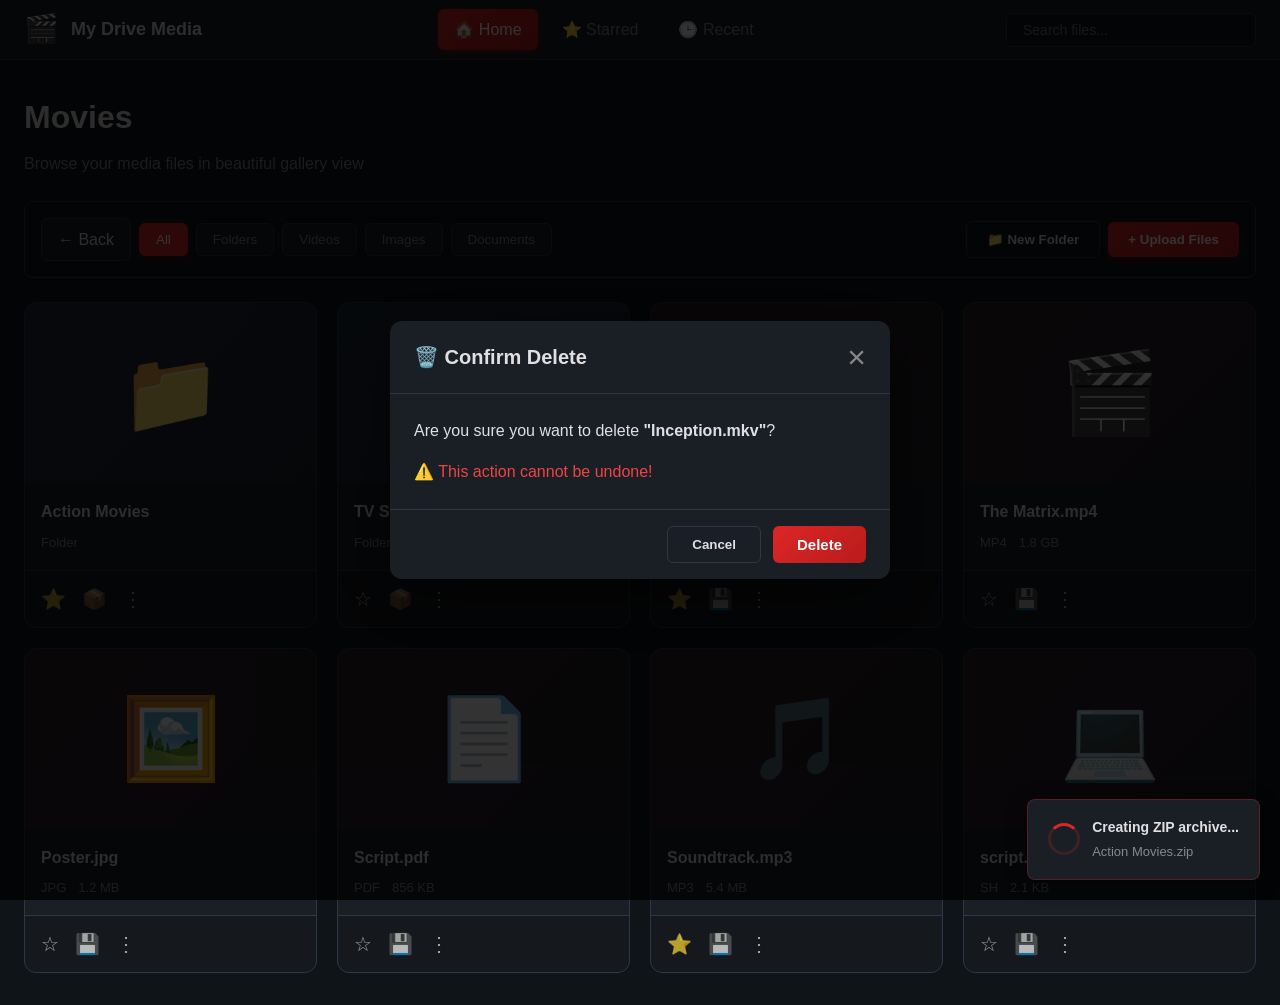
==== demo/index.html @ b853a572 "feat: add standalone UI demo page and styling improvements" ====
<!DOCTYPE html>
<html lang="en">
<head>
  <meta charset="UTF-8">
  <meta name="viewport" content="width=device-width, initial-scale=1.0">
  <title>My Drive Media - Demo</title>
  <link rel="stylesheet" href="demo.css">
</head>
<body>

  <!-- Top Navigation -->
  <nav class="top-nav">
    <div class="nav-brand">
      <div class="nav-brand-icon">🎬</div>
      <span>My Drive Media</span>
    </div>
    <div class="nav-menu">
      <a href="#" class="nav-link active">🏠 Home</a>
      <a href="#" class="nav-link">⭐ Starred</a>
      <a href="#" class="nav-link">🕒 Recent</a>
    </div>
    <div class="nav-actions">
      <input type="text" class="search-input" placeholder="Search files..." id="searchInput">
    </div>
  </nav>

  <!-- Main Content -->
  <main class="wrapper">
    <!-- Page Header -->
    <div class="page-head">
      <h1 class="page-title-main">Movies</h1>
      <p class="page-subtitle">Browse your media files in beautiful gallery view</p>
    </div>

    <!-- Toolbar -->
    <div class="toolbar">
      <div class="toolbar-left">
        <a class="back-btn" href="#">← Back</a>
        <button class="filter-btn active">All</button>
        <button class="filter-btn">Folders</button>
        <button class="filter-btn">Videos</button>
        <button class="filter-btn">Images</button>
        <button class="filter-btn">Documents</button>
      </div>
      <div class="toolbar-right">
        <button class="btn btn-ghost">📁 New Folder</button>
        <button class="btn btn-primary">+ Upload Files</button>
      </div>
    </div>

    <!-- Gallery Grid -->
    <div class="gallery">
      
      <!-- Folder Card -->
      <div class="card folder-card">
        <div class="card-image folder-image">📁</div>
        <div class="card-body">
          <h3 class="card-title">Action Movies</h3>
          <div class="card-meta">
            <span>Folder</span>
          </div>
        </div>
        <div class="card-footer">
          <span class="card-action" title="Star">⭐</span>
          <span class="card-action" title="Download as ZIP">📦</span>
          <span class="card-action" title="More">⋮</span>
        </div>
      </div>

      <!-- Folder Card 2 -->
      <div class="card folder-card">
        <div class="card-image folder-image">📁</div>
        <div class="card-body">
          <h3 class="card-title">TV Shows</h3>
          <div class="card-meta">
            <span>Folder</span>
          </div>
        </div>
        <div class="card-footer">
          <span class="card-action" title="Star">☆</span>
          <span class="card-action" title="Download as ZIP">📦</span>
          <span class="card-action" title="More">⋮</span>
        </div>
      </div>

      <!-- Video File Card -->
      <div class="card file-card">
        <div class="card-image file-image">🎬</div>
        <div class="card-body">
          <h3 class="card-title">Inception.mkv</h3>
          <div class="card-meta">
            <span>MKV</span>
            <span>2.4 GB</span>
          </div>
        </div>
        <div class="card-footer">
          <span class="card-action" title="Star">⭐</span>
          <span class="card-action" title="Download">💾</span>
          <span class="card-action" title="More">⋮</span>
        </div>
      </div>

      <!-- Video File Card 2 -->
      <div class="card file-card">
        <div class="card-image file-image">🎬</div>
        <div class="card-body">
          <h3 class="card-title">The Matrix.mp4</h3>
          <div class="card-meta">
            <span>MP4</span>
            <span>1.8 GB</span>
          </div>
        </div>
        <div class="card-footer">
          <span class="card-action" title="Star">☆</span>
          <span class="card-action" title="Download">💾</span>
          <span class="card-action" title="More">⋮</span>
        </div>
      </div>

      <!-- Image File Card -->
      <div class="card file-card">
        <div class="card-image file-image">🖼️</div>
        <div class="card-body">
          <h3 class="card-title">Poster.jpg</h3>
          <div class="card-meta">
            <span>JPG</span>
            <span>1.2 MB</span>
          </div>
        </div>
        <div class="card-footer">
          <span class="card-action" title="Star">☆</span>
          <span class="card-action" title="Download">💾</span>
          <span class="card-action" title="More">⋮</span>
        </div>
      </div>

      <!-- Document File Card -->
      <div class="card file-card">
        <div class="card-image file-image">📄</div>
        <div class="card-body">
          <h3 class="card-title">Script.pdf</h3>
          <div class="card-meta">
            <span>PDF</span>
            <span>856 KB</span>
          </div>
        </div>
        <div class="card-footer">
          <span class="card-action" title="Star">☆</span>
          <span class="card-action" title="Download">💾</span>
          <span class="card-action" title="More">⋮</span>
        </div>
      </div>

      <!-- Audio File Card -->
      <div class="card file-card">
        <div class="card-image file-image">🎵</div>
        <div class="card-body">
          <h3 class="card-title">Soundtrack.mp3</h3>
          <div class="card-meta">
            <span>MP3</span>
            <span>5.4 MB</span>
          </div>
        </div>
        <div class="card-footer">
          <span class="card-action" title="Star">⭐</span>
          <span class="card-action" title="Download">💾</span>
          <span class="card-action" title="More">⋮</span>
        </div>
      </div>

      <!-- Code File Card -->
      <div class="card file-card">
        <div class="card-image file-image">💻</div>
        <div class="card-body">
          <h3 class="card-title">script.sh</h3>
          <div class="card-meta">
            <span>SH</span>
            <span>2.1 KB</span>
          </div>
        </div>
        <div class="card-footer">
          <span class="card-action" title="Star">☆</span>
          <span class="card-action" title="Download">💾</span>
          <span class="card-action" title="More">⋮</span>
        </div>
      </div>

    </div>
  </main>

  <!-- Delete Confirmation Modal -->
  <div id="deleteModal" class="modal show">
    <div class="modal-content">
      <div class="modal-header">
        <h2>🗑️ Confirm Delete</h2>
        <button class="modal-close">&times;</button>
      </div>
      <div class="modal-body">
        <p style="color: #e0e0e0; line-height: 1.6;">
          Are you sure you want to delete <strong>"Inception.mkv"</strong>?
        </p>
        <p style="color: #ef4444; margin-top: 15px; font-weight: 500;">
          ⚠️ This action cannot be undone!
        </p>
      </div>
      <div class="modal-footer">
        <button class="btn-cancel">Cancel</button>
        <button class="btn-danger">Delete</button>
      </div>
    </div>
  </div>

  <!-- ZIP Progress Notification -->
  <div id="zipNotification" class="zip-notification show">
    <div class="zip-notification-content">
      <div class="zip-spinner"></div>
      <div class="zip-notification-text">
        <div class="zip-notification-title">Creating ZIP archive...</div>
        <div class="zip-notification-subtitle">Action Movies.zip</div>
      </div>
    </div>
  </div>

  <script>
    // Demo interactivity
    document.querySelectorAll('.filter-btn').forEach(btn => {
      btn.addEventListener('click', function() {
        document.querySelectorAll('.filter-btn').forEach(b => b.classList.remove('active'));
        this.classList.add('active');
      });
    });

    document.querySelectorAll('.nav-link').forEach(link => {
      link.addEventListener('click', function(e) {
        e.preventDefault();
        document.querySelectorAll('.nav-link').forEach(l => l.classList.remove('active'));
        this.classList.add('active');
      });
    });

    // Toggle star on click
    document.querySelectorAll('.card-footer .card-action[title="Star"]').forEach(star => {
      star.addEventListener('click', function(e) {
        e.stopPropagation();
        this.textContent = this.textContent === '☆' ? '⭐' : '☆';
      });
    });

    // Close modal on click
    document.querySelector('.modal-close')?.addEventListener('click', () => {
      document.getElementById('deleteModal').classList.remove('show');
    });

    document.querySelector('.btn-cancel')?.addEventListener('click', () => {
      document.getElementById('deleteModal').classList.remove('show');
    });
  </script>

</body>
</html>
---- demo/demo.css ----
/* ===== DEMO PAGE - STANDALONE STYLES ===== */
/* This is a complete standalone demo showcasing the UI design */

* {
  margin: 0;
  padding: 0;
  box-sizing: border-box;
}

:root {
  /* Red Theme Colors */
  --accent: #dc2626;
  --accent-light: #ef4444;
  --accent-dark: #b91c1c;
  --bg: #0f1419;
  --surface: #1a1f26;
  --border: #2d3748;
  --text: #e0e0e0;
  --text-dim: #888;
}

body {
  font-family: -apple-system, BlinkMacSystemFont, 'Segoe UI', Roboto, Oxygen, Ubuntu, Cantarell, sans-serif;
  background: var(--bg);
  color: var(--text);
  line-height: 1.6;
  min-height: 100vh;
}

/* ===== TOP NAVIGATION ===== */
.top-nav {
  position: sticky;
  top: 0;
  z-index: 1000;
  background: var(--surface);
  border-bottom: 1px solid var(--border);
  padding: 0 24px;
  display: flex;
  align-items: center;
  justify-content: space-between;
  height: 60px;
}

.nav-brand {
  display: flex;
  align-items: center;
  gap: 12px;
  font-size: 18px;
  font-weight: 700;
  color: var(--text);
}

.nav-brand-icon {
  font-size: 28px;
}

.nav-menu {
  display: flex;
  gap: 8px;
}

.nav-link {
  padding: 8px 16px;
  border-radius: 6px;
  text-decoration: none;
  color: var(--text-dim);
  font-weight: 500;
  transition: all 0.2s;
}

.nav-link:hover {
  background: rgba(220, 38, 38, 0.1);
  color: var(--accent-light);
}

.nav-link.active {
  background: linear-gradient(135deg, var(--accent) 0%, var(--accent-dark) 100%);
  color: white;
  box-shadow: 0 2px 8px rgba(220, 38, 38, 0.3);
}

.nav-actions {
  display: flex;
  align-items: center;
  gap: 12px;
}

.search-input {
  padding: 8px 16px;
  background: var(--bg);
  border: 1px solid var(--border);
  border-radius: 6px;
  color: var(--text);
  width: 250px;
  font-size: 14px;
  transition: all 0.2s;
}

.search-input:focus {
  outline: none;
  border-color: var(--accent);
  box-shadow: 0 0 0 3px rgba(220, 38, 38, 0.1);
}

/* ===== MAIN WRAPPER ===== */
.wrapper {
  max-width: 1400px;
  margin: 0 auto;
  padding: 32px 24px;
}

/* ===== PAGE HEADER ===== */
.page-head {
  margin-bottom: 24px;
}

.page-title-main {
  font-size: 32px;
  font-weight: 700;
  color: var(--text);
  margin-bottom: 8px;
}

.page-subtitle {
  color: var(--text-dim);
  font-size: 16px;
}

/* ===== TOOLBAR ===== */
.toolbar {
  position: sticky;
  top: 60px;
  z-index: 100;
  background: var(--bg);
  border: 1px solid var(--border);
  border-radius: 8px;
  padding: 16px;
  margin-bottom: 24px;
  display: flex;
  justify-content: space-between;
  align-items: center;
  flex-wrap: wrap;
  gap: 12px;
}

.toolbar-left, .toolbar-right {
  display: flex;
  gap: 8px;
  align-items: center;
}

.back-btn {
  padding: 8px 16px;
  background: var(--surface);
  border: 1px solid var(--border);
  border-radius: 6px;
  color: var(--text);
  text-decoration: none;
  font-weight: 500;
  transition: all 0.2s;
}

.back-btn:hover {
  background: var(--accent);
  border-color: var(--accent);
  color: white;
  transform: translateX(-2px);
}

.filter-btn {
  padding: 8px 16px;
  background: var(--surface);
  border: 1px solid var(--border);
  border-radius: 6px;
  color: var(--text-dim);
  font-weight: 500;
  cursor: pointer;
  transition: all 0.2s;
}

.filter-btn:hover {
  background: rgba(220, 38, 38, 0.1);
  border-color: var(--accent);
  color: var(--accent-light);
}

.filter-btn.active {
  background: var(--accent);
  border-color: var(--accent);
  color: white;
  box-shadow: 0 2px 8px rgba(220, 38, 38, 0.3);
}

.btn {
  padding: 10px 20px;
  border: none;
  border-radius: 6px;
  font-weight: 600;
  cursor: pointer;
  transition: all 0.2s;
}

.btn-ghost {
  background: transparent;
  border: 1px solid var(--border);
  color: var(--text);
}

.btn-ghost:hover {
  background: var(--surface);
  border-color: var(--accent);
  color: var(--accent-light);
}

.btn-primary {
  background: linear-gradient(135deg, var(--accent) 0%, var(--accent-dark) 100%);
  color: white;
  box-shadow: 0 2px 8px rgba(220, 38, 38, 0.3);
}

.btn-primary:hover {
  transform: translateY(-2px);
  box-shadow: 0 4px 12px rgba(220, 38, 38, 0.4);
}

/* ===== GALLERY GRID ===== */
.gallery {
  display: grid;
  grid-template-columns: repeat(auto-fill, minmax(260px, 1fr));
  gap: 20px;
}

/* ===== CARD ===== */
.card {
  background: var(--surface);
  border: 1px solid var(--border);
  border-radius: 12px;
  overflow: hidden;
  cursor: pointer;
  transition: all 0.3s;
}

.card:hover {
  transform: translateY(-4px);
  box-shadow: 0 8px 24px rgba(220, 38, 38, 0.2);
  border-color: var(--accent);
}

.card-image {
  height: 180px;
  display: flex;
  align-items: center;
  justify-content: center;
  font-size: 80px;
  background: linear-gradient(135deg, rgba(220, 38, 38, 0.1) 0%, rgba(185, 28, 28, 0.05) 100%);
}

.folder-image {
  background: linear-gradient(135deg, rgba(59, 130, 246, 0.1) 0%, rgba(37, 99, 235, 0.05) 100%);
}

.card-body {
  padding: 16px;
}

.card-title {
  font-size: 16px;
  font-weight: 600;
  color: var(--text);
  margin-bottom: 8px;
  white-space: nowrap;
  overflow: hidden;
  text-overflow: ellipsis;
}

.card-meta {
  display: flex;
  gap: 12px;
  font-size: 13px;
  color: var(--text-dim);
}

.card-footer {
  padding: 12px 16px;
  border-top: 1px solid var(--border);
  display: flex;
  gap: 16px;
  align-items: center;
  justify-content: flex-start;
  background: rgba(0, 0, 0, 0.2);
}

.card-action {
  font-size: 20px;
  cursor: pointer;
  transition: all 0.2s;
  opacity: 0.7;
}

.card-action:hover {
  opacity: 1;
  transform: scale(1.2);
}

/* ===== MODAL ===== */
.modal {
  display: none;
  position: fixed;
  top: 0;
  left: 0;
  width: 100%;
  height: 100%;
  background: rgba(0, 0, 0, 0.8);
  z-index: 2000;
  align-items: center;
  justify-content: center;
}

.modal.show {
  display: flex;
  animation: fadeIn 0.3s ease;
}

@keyframes fadeIn {
  from {
    opacity: 0;
  }
  to {
    opacity: 1;
  }
}

.modal-content {
  background: var(--surface);
  border-radius: 12px;
  max-width: 500px;
  width: 90%;
  max-height: 90vh;
  overflow: hidden;
  box-shadow: 0 20px 60px rgba(0, 0, 0, 0.5);
  animation: slideUp 0.3s ease;
}

@keyframes slideUp {
  from {
    transform: translateY(30px);
    opacity: 0;
  }
  to {
    transform: translateY(0);
    opacity: 1;
  }
}

.modal-header {
  padding: 20px 24px;
  border-bottom: 1px solid var(--border);
  display: flex;
  justify-content: space-between;
  align-items: center;
}

.modal-header h2 {
  font-size: 20px;
  font-weight: 600;
  color: var(--text);
}

.modal-close {
  background: none;
  border: none;
  font-size: 32px;
  color: var(--text-dim);
  cursor: pointer;
  line-height: 1;
  transition: all 0.2s;
}

.modal-close:hover {
  color: var(--accent);
  transform: rotate(90deg);
}

.modal-body {
  padding: 24px;
}

.modal-footer {
  padding: 16px 24px;
  border-top: 1px solid var(--border);
  display: flex;
  gap: 12px;
  justify-content: flex-end;
}

.btn-cancel {
  padding: 10px 24px;
  background: transparent;
  border: 1px solid var(--border);
  border-radius: 6px;
  color: var(--text);
  font-weight: 600;
  cursor: pointer;
  transition: all 0.2s;
}

.btn-cancel:hover {
  background: var(--bg);
  border-color: var(--accent);
}

.btn-danger {
  padding: 10px 24px;
  border: none;
  border-radius: 6px;
  font-size: 15px;
  font-weight: 600;
  cursor: pointer;
  transition: all 0.2s;
  color: white;
  background: linear-gradient(135deg, #dc2626 0%, #b91c1c 100%);
}

.btn-danger:hover {
  transform: translateY(-1px);
  box-shadow: 0 4px 12px rgba(220, 38, 38, 0.4);
}

/* ===== ZIP NOTIFICATION ===== */
.zip-notification {
  position: fixed;
  bottom: 20px;
  right: 20px;
  background: var(--surface);
  border: 1px solid rgba(220, 38, 38, 0.3);
  border-radius: 8px;
  padding: 16px 20px;
  box-shadow: 0 4px 20px rgba(0, 0, 0, 0.4);
  transform: translateX(400px);
  transition: transform 0.3s ease;
  z-index: 3000;
  max-width: 320px;
}

.zip-notification.show {
  transform: translateX(0);
}

.zip-notification-content {
  display: flex;
  align-items: center;
  gap: 12px;
}

.zip-spinner {
  width: 32px;
  height: 32px;
  border: 3px solid rgba(220, 38, 38, 0.2);
  border-top-color: var(--accent);
  border-radius: 50%;
  animation: spin 1s linear infinite;
}

@keyframes spin {
  to {
    transform: rotate(360deg);
  }
}

.zip-notification-text {
  flex: 1;
}

.zip-notification-title {
  color: #e0e0e0;
  font-weight: 600;
  font-size: 14px;
  margin-bottom: 4px;
}

.zip-notification-subtitle {
  color: #888;
  font-size: 13px;
}

/* ===== RESPONSIVE ===== */
@media (max-width: 768px) {
  .top-nav {
    padding: 0 16px;
    flex-wrap: wrap;
    height: auto;
    padding-top: 12px;
    padding-bottom: 12px;
  }

  .nav-menu {
    order: 3;
    width: 100%;
    margin-top: 12px;
  }

  .search-input {
    width: 100%;
  }

  .toolbar {
    flex-direction: column;
    align-items: stretch;
  }

  .toolbar-left,
  .toolbar-right {
    flex-wrap: wrap;
    justify-content: center;
  }

  .gallery {
    grid-template-columns: repeat(auto-fill, minmax(180px, 1fr));
    gap: 16px;
  }

  .page-title-main {
    font-size: 24px;
  }
}
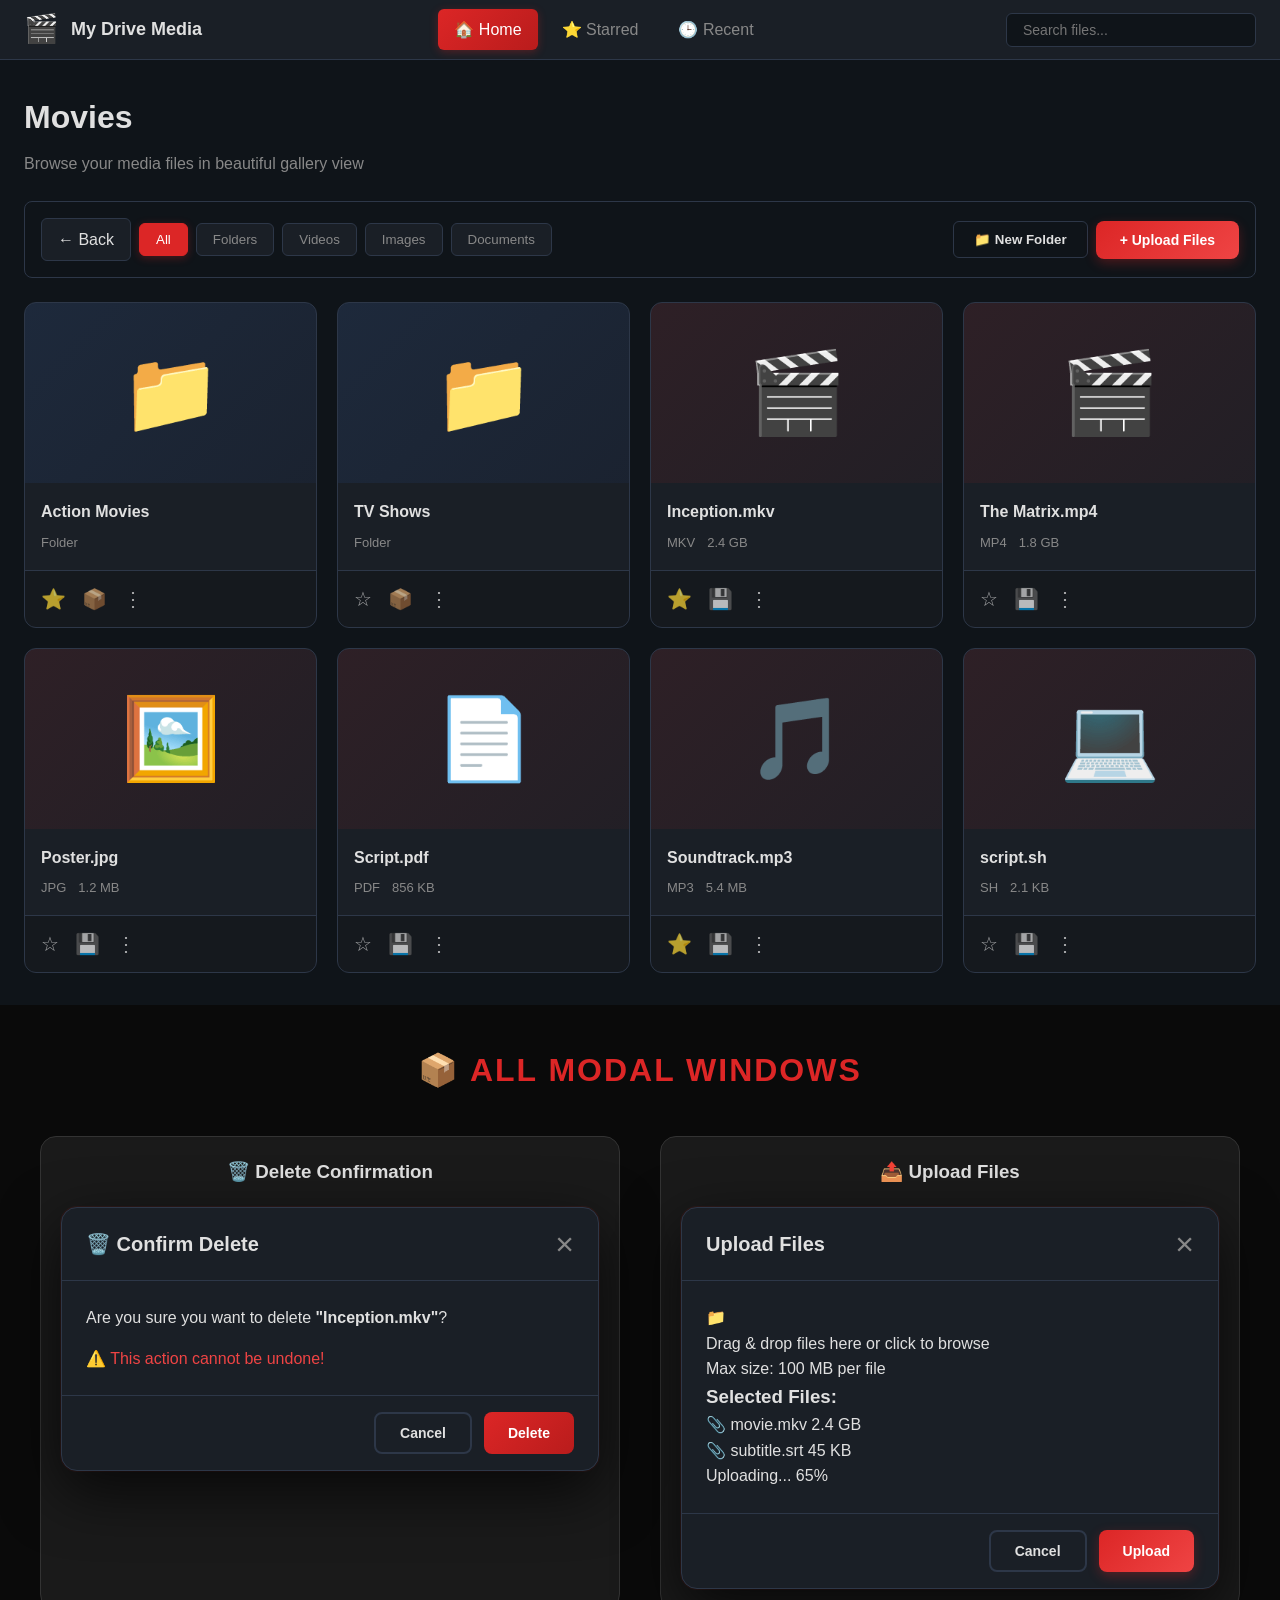
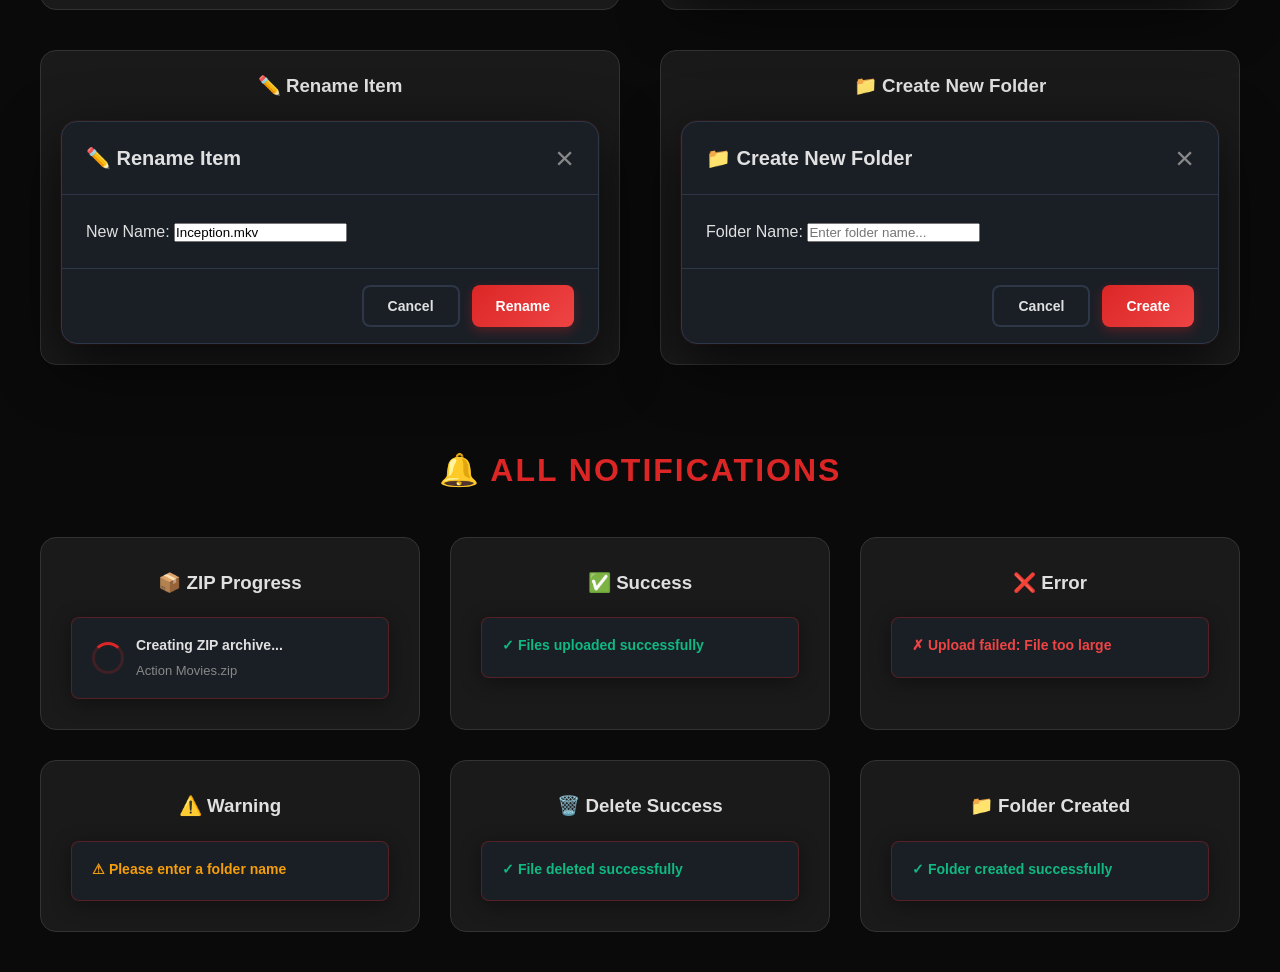
==== commit b7557271: "feat: add UI screenshots and improve demo modal styling" ====
--- a/demo/index.html
+++ b/demo/index.html
@@ -188,41 +188,204 @@
     </div>
   </main>
 
-  <!-- Delete Confirmation Modal -->
-  <div id="deleteModal" class="modal show">
-    <div class="modal-content">
-      <div class="modal-header">
-        <h2>🗑️ Confirm Delete</h2>
-        <button class="modal-close">&times;</button>
-      </div>
-      <div class="modal-body">
-        <p style="color: #e0e0e0; line-height: 1.6;">
-          Are you sure you want to delete <strong>"Inception.mkv"</strong>?
-        </p>
-        <p style="color: #ef4444; margin-top: 15px; font-weight: 500;">
-          ⚠️ This action cannot be undone!
-        </p>
-      </div>
-      <div class="modal-footer">
-        <button class="btn-cancel">Cancel</button>
-        <button class="btn-danger">Delete</button>
-      </div>
+  <!-- All Modals and Notifications Displayed Below -->
+  <div style="padding: 40px; background: #0a0a0a; min-height: 100vh;">
+    <h2 style="text-align: center; color: #dc2626; margin-bottom: 40px; font-size: 32px; text-transform: uppercase; letter-spacing: 2px;">📦 All Modal Windows</h2>
+    
+    <div style="display: grid; grid-template-columns: repeat(auto-fit, minmax(500px, 1fr)); gap: 40px; max-width: 1400px; margin: 0 auto;">
+      
+      <!-- Delete Confirmation Modal -->
+      <div style="background: rgba(30, 30, 30, 0.8); padding: 20px; border-radius: 16px; border: 1px solid #333;">
+        <h3 style="color: #e0e0e0; margin-bottom: 20px; text-align: center;">🗑️ Delete Confirmation</h3>
+        <div class="modal-content" style="position: relative; display: block; background: var(--surface); border: 1px solid var(--border); border-radius: 16px; width: 100%; max-width: none; box-shadow: 0 20px 60px rgba(0, 0, 0, 0.7), 0 0 0 1px rgba(220, 38, 38, 0.1); overflow: hidden;">
+          <div class="modal-header">
+            <h2>🗑️ Confirm Delete</h2>
+            <button class="modal-close">&times;</button>
+          </div>
+          <div class="modal-body">
+            <p style="color: #e0e0e0; line-height: 1.6;">
+              Are you sure you want to delete <strong>"Inception.mkv"</strong>?
+            </p>
+            <p style="color: #ef4444; margin-top: 15px; font-weight: 500;">
+              ⚠️ This action cannot be undone!
+            </p>
+          </div>
+          <div class="modal-footer">
+            <button class="btn-cancel">Cancel</button>
+            <button class="btn-danger">Delete</button>
+          </div>
+        </div>
+      </div>
+
+      <!-- Upload Modal -->
+      <div style="background: rgba(30, 30, 30, 0.8); padding: 20px; border-radius: 16px; border: 1px solid #333;">
+        <h3 style="color: #e0e0e0; margin-bottom: 20px; text-align: center;">📤 Upload Files</h3>
+        <div class="modal-content" style="position: relative; display: block; background: var(--surface); border: 1px solid var(--border); border-radius: 16px; width: 100%; max-width: none; box-shadow: 0 20px 60px rgba(0, 0, 0, 0.7), 0 0 0 1px rgba(220, 38, 38, 0.1); overflow: hidden;">
+          <div class="modal-header">
+            <h2>Upload Files</h2>
+            <button class="modal-close">&times;</button>
+          </div>
+          <div class="modal-body">
+            <div class="upload-zone" id="uploadZone">
+              <div class="upload-icon">📁</div>
+              <p>Drag & drop files here or click to browse</p>
+              <p class="upload-limit">Max size: 100 MB per file</p>
+            </div>
+            <div id="fileList" class="file-list-upload">
+              <h3>Selected Files:</h3>
+              <div class="file-item-upload">
+                <span class="file-icon">📎</span>
+                <span class="file-name">movie.mkv</span>
+                <span class="file-size">2.4 GB</span>
+              </div>
+              <div class="file-item-upload">
+                <span class="file-icon">📎</span>
+                <span class="file-name">subtitle.srt</span>
+                <span class="file-size">45 KB</span>
+              </div>
+            </div>
+            <div id="uploadProgress" class="upload-progress">
+              <div class="progress-bar">
+                <div class="progress-fill" style="width: 65%;"></div>
+              </div>
+              <p id="progressText">Uploading... 65%</p>
+            </div>
+          </div>
+          <div class="modal-footer">
+            <button class="btn-cancel">Cancel</button>
+            <button class="btn-primary">Upload</button>
+          </div>
+        </div>
+      </div>
+
+      <!-- Rename Modal -->
+      <div style="background: rgba(30, 30, 30, 0.8); padding: 20px; border-radius: 16px; border: 1px solid #333;">
+        <h3 style="color: #e0e0e0; margin-bottom: 20px; text-align: center;">✏️ Rename Item</h3>
+        <div class="modal-content" style="position: relative; display: block; background: var(--surface); border: 1px solid var(--border); border-radius: 16px; width: 100%; max-width: none; box-shadow: 0 20px 60px rgba(0, 0, 0, 0.7), 0 0 0 1px rgba(220, 38, 38, 0.1); overflow: hidden;">
+          <div class="modal-header">
+            <h2>✏️ Rename Item</h2>
+            <button class="modal-close">&times;</button>
+          </div>
+          <div class="modal-body">
+            <div class="form-group">
+              <label for="renameInput">New Name:</label>
+              <input type="text" id="renameInput" placeholder="Enter new name..." value="Inception.mkv" autocomplete="off">
+            </div>
+          </div>
+          <div class="modal-footer">
+            <button class="btn-cancel">Cancel</button>
+            <button class="btn-primary">Rename</button>
+          </div>
+        </div>
+      </div>
+
+      <!-- Create Folder Modal -->
+      <div style="background: rgba(30, 30, 30, 0.8); padding: 20px; border-radius: 16px; border: 1px solid #333;">
+        <h3 style="color: #e0e0e0; margin-bottom: 20px; text-align: center;">📁 Create New Folder</h3>
+        <div class="modal-content" style="position: relative; display: block; background: var(--surface); border: 1px solid var(--border); border-radius: 16px; width: 100%; max-width: none; box-shadow: 0 20px 60px rgba(0, 0, 0, 0.7), 0 0 0 1px rgba(220, 38, 38, 0.1); overflow: hidden;">
+          <div class="modal-header">
+            <h2>📁 Create New Folder</h2>
+            <button class="modal-close">&times;</button>
+          </div>
+          <div class="modal-body">
+            <div class="form-group">
+              <label for="folderNameInput">Folder Name:</label>
+              <input type="text" id="folderNameInput" placeholder="Enter folder name..." autocomplete="off">
+            </div>
+          </div>
+          <div class="modal-footer">
+            <button class="btn-cancel">Cancel</button>
+            <button class="btn-primary">Create</button>
+          </div>
+        </div>
+      </div>
+
+    </div>
+
+    <!-- Notifications Section -->
+    <h2 style="text-align: center; color: #dc2626; margin: 80px 0 40px; font-size: 32px; text-transform: uppercase; letter-spacing: 2px;">🔔 All Notifications</h2>
+    
+    <div style="display: grid; grid-template-columns: repeat(auto-fit, minmax(350px, 1fr)); gap: 30px; max-width: 1400px; margin: 0 auto;">
+      
+      <!-- ZIP Progress Notification -->
+      <div style="background: rgba(30, 30, 30, 0.8); padding: 30px; border-radius: 16px; border: 1px solid #333;">
+        <h3 style="color: #e0e0e0; margin-bottom: 20px; text-align: center;">📦 ZIP Progress</h3>
+        <div class="zip-notification show" style="position: relative; transform: none; bottom: auto; right: auto;">
+          <div class="zip-notification-content">
+            <div class="zip-spinner"></div>
+            <div class="zip-notification-text">
+              <div class="zip-notification-title">Creating ZIP archive...</div>
+              <div class="zip-notification-subtitle">Action Movies.zip</div>
+            </div>
+          </div>
+        </div>
+      </div>
+
+      <!-- Success Notification -->
+      <div style="background: rgba(30, 30, 30, 0.8); padding: 30px; border-radius: 16px; border: 1px solid #333;">
+        <h3 style="color: #e0e0e0; margin-bottom: 20px; text-align: center;">✅ Success</h3>
+        <div class="zip-notification show" style="position: relative; transform: none; bottom: auto; right: auto;">
+          <div class="zip-notification-content">
+            <div class="zip-notification-text">
+              <div class="zip-notification-title" style="color: #10b981;">✓ Files uploaded successfully</div>
+            </div>
+          </div>
+        </div>
+      </div>
+
+      <!-- Error Notification -->
+      <div style="background: rgba(30, 30, 30, 0.8); padding: 30px; border-radius: 16px; border: 1px solid #333;">
+        <h3 style="color: #e0e0e0; margin-bottom: 20px; text-align: center;">❌ Error</h3>
+        <div class="zip-notification show" style="position: relative; transform: none; bottom: auto; right: auto;">
+          <div class="zip-notification-content">
+            <div class="zip-notification-text">
+              <div class="zip-notification-title" style="color: #ef4444;">✗ Upload failed: File too large</div>
+            </div>
+          </div>
+        </div>
+      </div>
+
+      <!-- Warning Notification -->
+      <div style="background: rgba(30, 30, 30, 0.8); padding: 30px; border-radius: 16px; border: 1px solid #333;">
+        <h3 style="color: #e0e0e0; margin-bottom: 20px; text-align: center;">⚠️ Warning</h3>
+        <div class="zip-notification show" style="position: relative; transform: none; bottom: auto; right: auto;">
+          <div class="zip-notification-content">
+            <div class="zip-notification-text">
+              <div class="zip-notification-title" style="color: #f59e0b;">⚠ Please enter a folder name</div>
+            </div>
+          </div>
+        </div>
+      </div>
+
+      <!-- Delete Success Notification -->
+      <div style="background: rgba(30, 30, 30, 0.8); padding: 30px; border-radius: 16px; border: 1px solid #333;">
+        <h3 style="color: #e0e0e0; margin-bottom: 20px; text-align: center;">🗑️ Delete Success</h3>
+        <div class="zip-notification show" style="position: relative; transform: none; bottom: auto; right: auto;">
+          <div class="zip-notification-content">
+            <div class="zip-notification-text">
+              <div class="zip-notification-title" style="color: #10b981;">✓ File deleted successfully</div>
+            </div>
+          </div>
+        </div>
+      </div>
+
+      <!-- Folder Created Notification -->
+      <div style="background: rgba(30, 30, 30, 0.8); padding: 30px; border-radius: 16px; border: 1px solid #333;">
+        <h3 style="color: #e0e0e0; margin-bottom: 20px; text-align: center;">📁 Folder Created</h3>
+        <div class="zip-notification show" style="position: relative; transform: none; bottom: auto; right: auto;">
+          <div class="zip-notification-content">
+            <div class="zip-notification-text">
+              <div class="zip-notification-title" style="color: #10b981;">✓ Folder created successfully</div>
+            </div>
+          </div>
+        </div>
+      </div>
+
     </div>
   </div>
 
-  <!-- ZIP Progress Notification -->
-  <div id="zipNotification" class="zip-notification show">
-    <div class="zip-notification-content">
-      <div class="zip-spinner"></div>
-      <div class="zip-notification-text">
-        <div class="zip-notification-title">Creating ZIP archive...</div>
-        <div class="zip-notification-subtitle">Action Movies.zip</div>
-      </div>
-    </div>
-  </div>
-
   <script>
-    // Demo interactivity
+    // Demo interactivity for gallery section only
     document.querySelectorAll('.filter-btn').forEach(btn => {
       btn.addEventListener('click', function() {
         document.querySelectorAll('.filter-btn').forEach(b => b.classList.remove('active'));
@@ -245,15 +408,6 @@
         this.textContent = this.textContent === '☆' ? '⭐' : '☆';
       });
     });
-
-    // Close modal on click
-    document.querySelector('.modal-close')?.addEventListener('click', () => {
-      document.getElementById('deleteModal').classList.remove('show');
-    });
-
-    document.querySelector('.btn-cancel')?.addEventListener('click', () => {
-      document.getElementById('deleteModal').classList.remove('show');
-    });
   </script>
 
 </body>
--- a/demo/demo.css
+++ b/demo/demo.css
@@ -213,14 +213,21 @@
 }
 
 .btn-primary {
-  background: linear-gradient(135deg, var(--accent) 0%, var(--accent-dark) 100%);
+  padding: 11px 24px;
+  background: linear-gradient(135deg, var(--accent), var(--accent-light));
+  border: none;
+  border-radius: 8px;
   color: white;
-  box-shadow: 0 2px 8px rgba(220, 38, 38, 0.3);
+  cursor: pointer;
+  font-size: 14px;
+  font-weight: 600;
+  transition: all 0.2s;
+  box-shadow: 0 4px 12px rgba(220, 38, 38, 0.3);
 }
 
 .btn-primary:hover {
   transform: translateY(-2px);
-  box-shadow: 0 4px 12px rgba(220, 38, 38, 0.4);
+  box-shadow: 0 6px 20px rgba(220, 38, 38, 0.4);
 }
 
 /* ===== GALLERY GRID ===== */
@@ -394,26 +401,50 @@
 }
 
 .btn-cancel {
-  padding: 10px 24px;
+  padding: 11px 24px;
   background: transparent;
-  border: 1px solid var(--border);
-  border-radius: 6px;
-  color: var(--text);
+  border: 2px solid var(--border);
+  border-radius: 8px;
+  color: var(--text);
+  font-size: 14px;
   font-weight: 600;
   cursor: pointer;
   transition: all 0.2s;
 }
 
 .btn-cancel:hover {
-  background: var(--bg);
-  border-color: var(--accent);
+  background: var(--surface-hover);
+  border-color: var(--accent);
+  transform: translateY(-1px);
+}
+
+.btn-primary {
+  padding: 11px 24px;
+  background: linear-gradient(135deg, var(--accent), var(--accent-light));
+  border: none;
+  border-radius: 8px;
+  color: white;
+  cursor: pointer;
+  font-size: 14px;
+  font-weight: 600;
+  transition: all 0.2s;
+  box-shadow: 0 4px 12px rgba(220, 38, 38, 0.3);
+}
+
+.btn-primary:hover {
+  transform: translateY(-2px);
+  box-shadow: 0 6px 20px rgba(220, 38, 38, 0.4);
+}
+
+.btn-primary:active {
+  transform: translateY(0);
 }
 
 .btn-danger {
-  padding: 10px 24px;
+  padding: 11px 24px;
   border: none;
-  border-radius: 6px;
-  font-size: 15px;
+  border-radius: 8px;
+  font-size: 14px;
   font-weight: 600;
   cursor: pointer;
   transition: all 0.2s;
@@ -422,8 +453,8 @@
 }
 
 .btn-danger:hover {
-  transform: translateY(-1px);
-  box-shadow: 0 4px 12px rgba(220, 38, 38, 0.4);
+  transform: translateY(-2px);
+  box-shadow: 0 6px 20px rgba(220, 38, 38, 0.4);
 }
 
 /* ===== ZIP NOTIFICATION ===== */
